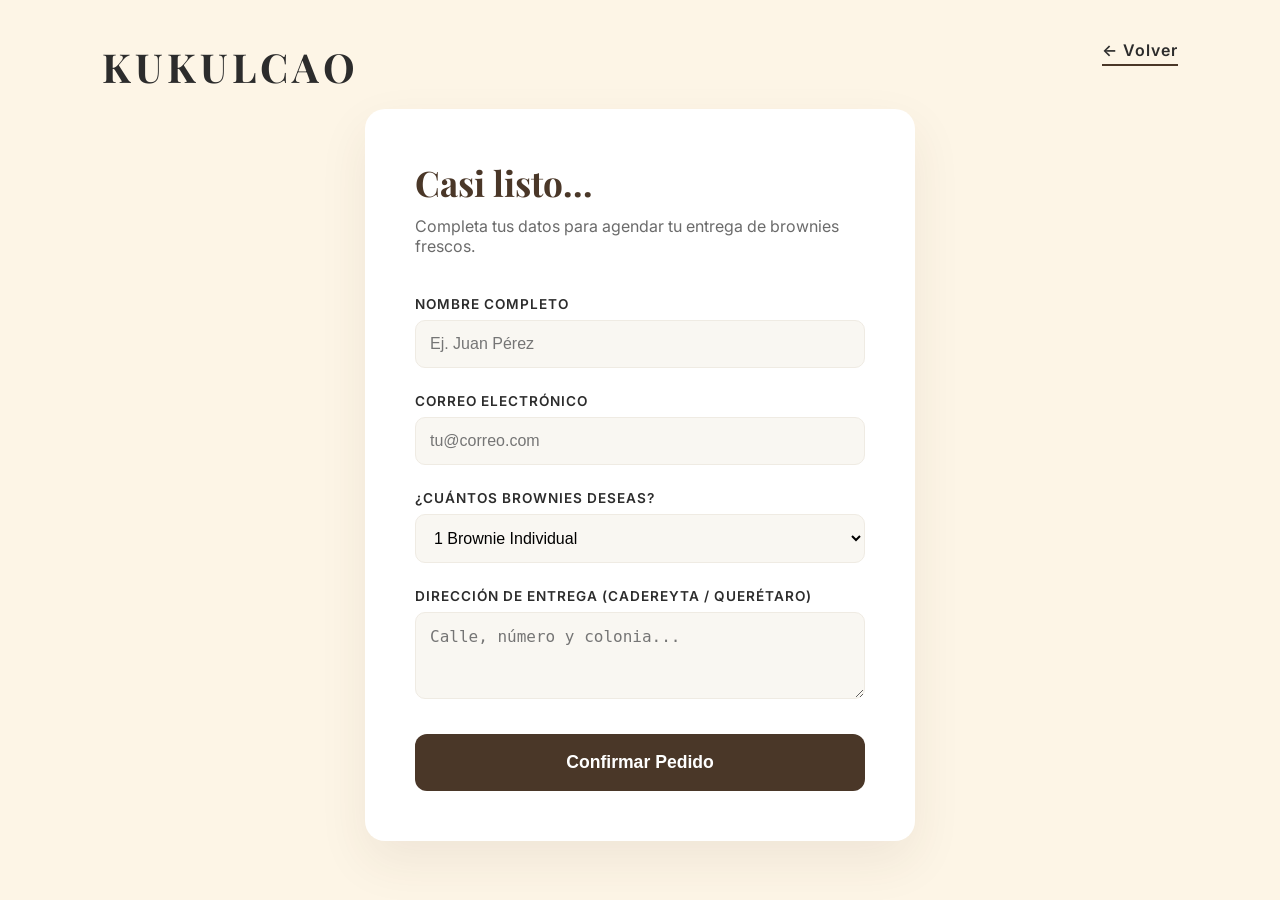
==== ordenar.html @ 05bd313a "Add files via upload" ====
<!DOCTYPE html>
<html lang="es">
<head>
    <meta charset="UTF-8">
    <meta name="viewport" content="width=device-width, initial-scale=1.0">
    <title>Finalizar Pedido | Kukulcao</title>
    <link rel="stylesheet" href="style.css">
    <link href="https://fonts.googleapis.com/css2?family=Inter:wght@300;400;600&family=Playfair+Display:wght@700&display=swap" rel="stylesheet">
</head>
<body class="order-page-bg">

    <nav class="minimal-nav">
        <div class="logo"><a href="index.html" style="text-decoration: none; color: inherit;">KUKULCAO</a></div>
        <div class="nav-cta">
            <a href="index.html">← Volver</a>
        </div>
    </nav>

    <main class="order-full-screen">
        <div class="order-card">
            <div class="order-header-main">
                <h2>Casi listo...</h2>
                <p>Completa tus datos para agendar tu entrega de brownies frescos.</p>
            </div>

            <form class="order-form-standalone" id="orderForm">
                
                <div class="input-field">
                    <label>Nombre Completo</label>
                    <input type="text" id="nombre" placeholder="Ej. Juan Pérez" required>
                </div>
                
                <div class="input-field">
                    <label>Correo Electrónico</label>
                    <input type="email" placeholder="tu@correo.com" required>
                </div>

                <div class="input-field">
                    <label>¿Cuántos brownies deseas?</label>
                    <select id="cantidad" required>
                        <option value="1 Brownie">1 Brownie Individual</option>
                        <option value="Caja de 6">Caja de 6 (Ideal para compartir)</option>
                        <option value="Caja de 12">Caja de 12 (Fiesta saludable)</option>
                    </select>
                </div>

                <div class="input-field">
                    <label>Dirección de entrega (Cadereyta / Querétaro)</label>
                    <textarea id="direccion" placeholder="Calle, número y colonia..." rows="3" required></textarea>
                </div>

                <button type="submit" class="btn-confirm">Confirmar Pedido</button>
            </form>
        </div>
    </main>

    <script src="script.js"></script>
</body>
</html>
---- style.css ----
/* --- ESTILOS PREVIOS MANTENIDOS --- */
:root {
    --bg-color: #F9F7F2;
    --accent-color: #4A3728;
    --text-main: #2C2C2C;
    --text-light: #6B6B6B;
}

* { margin: 0; padding: 0; box-sizing: border-box; }
body { font-family: 'Inter', sans-serif; background-color: var(--bg-color); color: var(--text-main); overflow-x: hidden; }

/* (Navbar, Hero, Philosophy estilos aquí...) */
.minimal-nav { display: flex; justify-content: space-between; padding: 40px 8%; position: absolute; width: 100%; z-index: 10; }
.logo { font-family: 'Playfair Display', serif; font-weight: 700; letter-spacing: 4px; font-size: 1.3rem; }
.nav-cta a { text-decoration: none; color: var(--text-main); font-size: 0.85rem; border-bottom: 1px solid var(--text-main); padding-bottom: 4px; }
.hero-minimal { height: 100vh; display: flex; align-items: center; padding: 0 10%; gap: 5%; }
.hero-text { flex: 1.2; }
.hero-text h1 { font-family: 'Playfair Display', serif; font-size: clamp(3.5rem, 7vw, 5.5rem); line-height: 1; margin-bottom: 25px; }
.hero-text em { font-style: italic; color: var(--accent-color); }
.product-display { flex: 1; position: relative; display: flex; justify-content: center; align-items: center; }
.circle-bg { position: absolute; width: 450px; height: 450px; background: #EFEBE3; border-radius: 50%; z-index: 1; }
.hero-img { width: 110%; position: relative; z-index: 2; filter: drop-shadow(0 40px 60px rgba(0,0,0,0.12)); animation: float 6s ease-in-out infinite; }
@keyframes float { 0%, 100% { transform: translateY(0); } 50% { transform: translateY(-20px); } }
.philosophy { padding: 160px 10%; text-align: center; background-color: #fff; }
.philo-content h2 { font-family: 'Playfair Display', serif; font-size: 2.8rem; margin: 25px 0; }
.tag { text-transform: uppercase; font-size: 0.75rem; letter-spacing: 3px; color: #A68B77; }
.minimal-footer { padding: 60px; text-align: center; font-size: 0.8rem; color: #999; }
.fade-in { animation: fadeIn 1.2s ease-out forwards; }
.fade-in-delay { animation: fadeIn 1.8s ease-out forwards; opacity: 0; }
@keyframes fadeIn { from { opacity: 0; transform: translateY(30px); } to { opacity: 1; transform: translateY(0); } }


/* --- NUEVOS ESTILOS: VISOR DE PRODUCTO --- */
.product-viewer {
    padding: 100px 10%;
    background-color: #fff; /* Contraste con el fondo crema */
    display: flex;
    flex-direction: column;
    align-items: center;
    gap: 50px;
}

/* 1. Ventana Central (Tamaño Medio) */
.main-window {
    width: 100%;
    max-width: 600px; /* Controla el tamaño medio */
    height: 400px; /* Altura fija para el visor */
    display: flex;
    justify-content: center;
    align-items: center;
    background-color: var(--bg-color); /* Fondo crema suave dentro del visor */
    border-radius: 12px;
    overflow: hidden;
    box-shadow: 0 20px 40px rgba(0,0,0,0.03); /* Sombra muy sutil */
}

.main-window img {
    max-width: 90%;
    max-height: 90%;
    object-fit: contain; /* Asegura que el brownie no se deforme */
    transition: opacity 0.3s ease; /* Transición suave al cambiar */
}

/* 2. Carrusel de Miniaturas */
.thumbnail-carousel {
    display: flex;
    gap: 15px;
    padding: 10px;
    max-width: 800px;
    overflow-x: auto; /* Scroll horizontal si hay muchas imágenes */
    scrollbar-width: thin; /* Scrollbar sutil en Firefox */
}

/* Estilo de la barra de scroll (Chrome/Safari) */
.thumbnail-carousel::-webkit-scrollbar { height: 4px; }
.thumbnail-carousel::-webkit-scrollbar-thumb { background-color: #e0e0e0; border-radius: 4px; }

.thumb {
    width: 80px;
    height: 80px;
    object-fit: cover;
    border-radius: 8px;
    cursor: pointer;
    border: 2px solid transparent; /* Espacio para el borde activo */
    transition: all 0.3s ease;
    opacity: 0.6; /* Semi-transparentes por defecto */
}

.thumb:hover {
    opacity: 1;
    transform: translateY(-3px);
}

/* Estilo para la miniatura activa */
.thumb.active {
    border-color: var(--accent-color);
    opacity: 1;
    box-shadow: 0 5px 15px rgba(0,0,0,0.1);
}
/* --- ESTILOS ÁREA DE DESCRIPCIÓN --- */
.product-description-area {
    padding: 120px 10%;
    background-color: #fff; /* Fondo blanco para separar visualmente */
    display: flex;
    justify-content: center;
}

.description-content {
    max-width: 1000px;
    width: 100%;
}

.desc-header {
    margin-bottom: 50px;
    text-align: left;
}

.desc-header h2 {
    font-family: 'Playfair Display', serif;
    font-size: 3rem;
    margin-top: 10px;
    font-weight: 400;
    color: var(--text-main);
}

.desc-body {
    display: grid;
    grid-template-columns: 1.2fr 0.8fr; /* Texto largo a la izquierda, lista a la derecha */
    gap: 60px;
    align-items: start;
}

.text-main p {
    font-size: 1.2rem;
    line-height: 1.8;
    color: var(--text-light);
}

.ingredients-list h3 {
    font-size: 0.9rem;
    text-transform: uppercase;
    letter-spacing: 2px;
    margin-bottom: 20px;
    color: var(--accent-color);
}

.ingredients-list ul {
    list-style: none;
}

.ingredients-list li {
    margin-bottom: 15px;
    font-size: 1rem;
    color: var(--text-main);
    padding-left: 20px;
    position: relative;
}

/* Puntito decorativo al lado de la lista */
.ingredients-list li::before {
    content: "•";
    position: absolute;
    left: 0;
    color: var(--accent-color);
    font-weight: bold;
}

/* Responsivo para celulares */
@media (max-width: 768px) {
    .desc-body {
        grid-template-columns: 1fr;
        gap: 40px;
    }
    .desc-header h2 {
        font-size: 2.2rem;
    }
}
.logo {
    font-family: 'Playfair Display', serif;
    font-weight: 700;
    letter-spacing: 4px;
    /* Lo subimos de 1.3rem a 2.5rem para que sea un poco más pequeño que el H1 (3.5rem+) */
    font-size: 2.5rem; 
    color: var(--text-main);
    transition: 0.3s;
}

/* Para que el botón de "Ordenar" no se vea gigante al lado del logo */
.nav-cta a {
    text-decoration: none;
    color: var(--text-main);
    font-size: 1rem; /* Un poco más legible */
    border-bottom: 2px solid var(--accent-color);
    padding-bottom: 4px;
    letter-spacing: 1px;
    font-weight: 600;
}
.order-section {
    padding: 100px 10%;
    background-color: var(--bg-color);
}

.order-container {
    max-width: 800px;
    margin: 0 auto;
    text-align: center;
}

.order-header h2 {
    font-family: 'Playfair Display', serif;
    font-size: 2.8rem;
    margin: 20px 0;
}

.order-form {
    margin-top: 40px;
    display: flex;
    flex-direction: column;
    gap: 20px;
}

.input-group {
    display: grid;
    grid-template-columns: 1fr 1fr;
    gap: 20px;
}

.order-form input, .order-form textarea {
    padding: 15px;
    border: 1px solid #EFEBE3;
    border-radius: 8px;
    background: #fff;
    font-size: 1rem;
    outline: none;
}

.order-form input:focus, .order-form textarea:focus {
    border-color: var(--accent-color);
}

.btn-submit {
    background-color: var(--accent-color);
    color: white;
    padding: 18px;
    border: none;
    border-radius: 50px;
    font-weight: 600;
    cursor: pointer;
    transition: 0.3s;
    font-size: 1rem;
}

.btn-submit:hover {
    transform: translateY(-3px);
    box-shadow: 0 10px 20px rgba(0,0,0,0.1);
}

/* --- ESTILOS PÁGINA DE ORDEN (NUEVA) --- */
.order-page-bg {
    background-color: #FDF5E6; /* Fondo crema para toda la página */
}

.order-full-screen {
    min-height: 100vh;
    display: flex;
    justify-content: center;
    align-items: center;
    padding: 100px 20px 50px 20px;
}

.order-card {
    background: #fff;
    padding: 50px;
    border-radius: 20px;
    max-width: 550px;
    width: 100%;
    box-shadow: 0 20px 50px rgba(74, 55, 40, 0.08); /* Sombra suave color café */
}

.order-header-main h2 {
    font-family: 'Playfair Display', serif;
    font-size: 2.2rem;
    margin-bottom: 10px;
    color: var(--accent-color);
}

.order-header-main p {
    color: var(--text-light);
    margin-bottom: 40px;
}

.order-form-standalone {
    display: flex;
    flex-direction: column;
    gap: 25px;
}

.input-field {
    display: flex;
    flex-direction: column;
    gap: 8px;
}

.input-field label {
    font-size: 0.85rem;
    font-weight: 600;
    color: var(--text-main);
    text-transform: uppercase;
    letter-spacing: 1px;
}

.input-field input, .input-field select, .input-field textarea {
    padding: 14px;
    border: 1px solid #EFEBE3;
    border-radius: 10px;
    background: #F9F7F2;
    font-size: 1rem;
    outline: none;
    transition: 0.3s;
}

.input-field input:focus {
    border-color: var(--accent-color);
    background: #fff;
}

.btn-confirm {
    background-color: var(--accent-color); /* El guinda de Kukulcao */
    color: white;
    padding: 18px;
    border: none;
    border-radius: 12px;
    font-weight: 600;
    font-size: 1.1rem;
    cursor: pointer;
    transition: 0.3s;
    margin-top: 10px;
}

.btn-confirm:hover {
    background-color: #2D1B0E;
    transform: translateY(-2px);
}
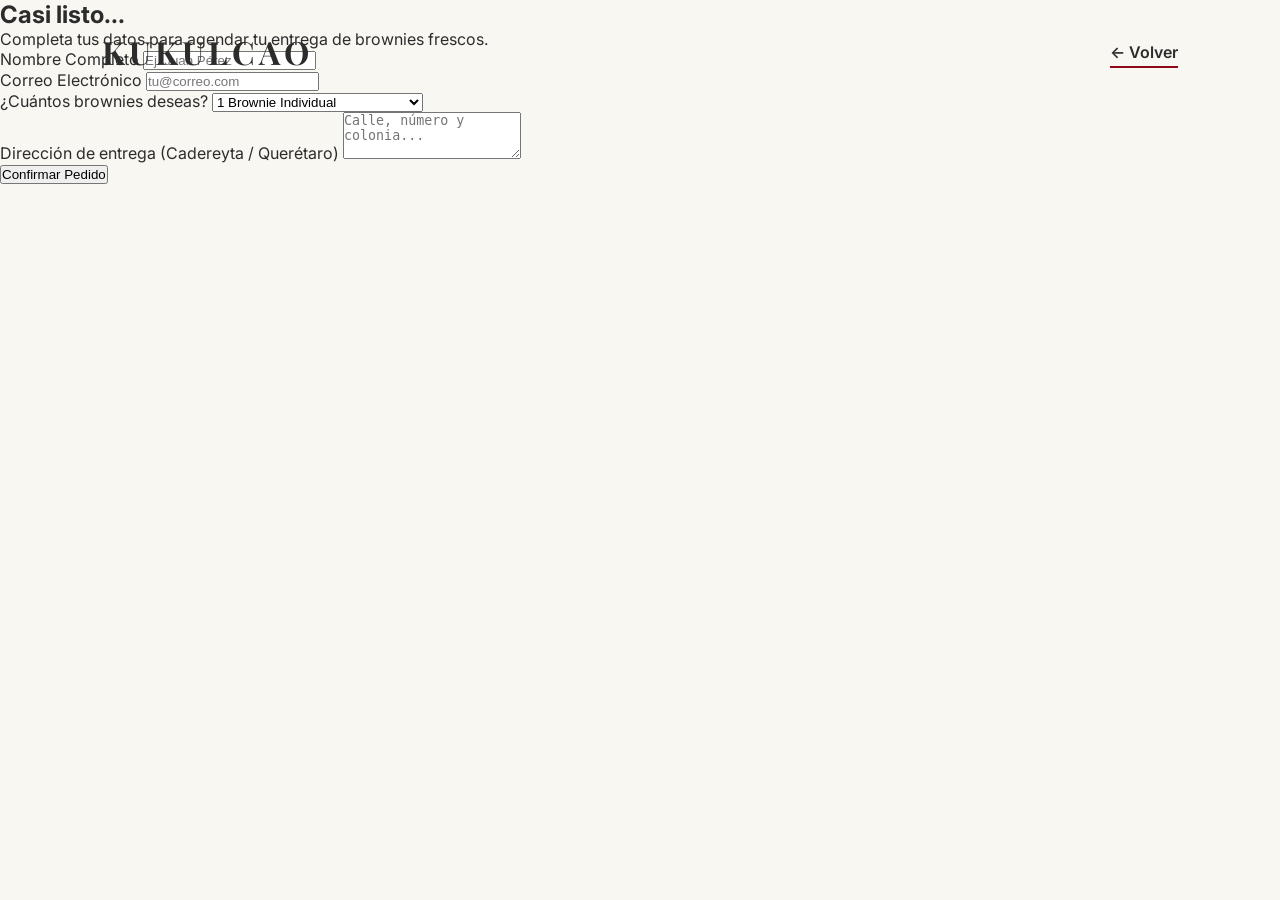
==== commit 2cdbfd6d: "Fix HTML structure and formatting issues" ====
--- a/ordenar.html
+++ b/ordenar.html
@@ -56,4 +56,9 @@
 
     <script src="script.js"></script>
 </body>
-</html>+</html>
+    </main>
+
+    <script src="script.js"></script>
+</body>
+</html>
--- a/style.css
+++ b/style.css
@@ -1,343 +1,202 @@
-/* --- ESTILOS PREVIOS MANTENIDOS --- */
+/* ==========================================================
+   1. VARIABLES Y BASES
+========================================================== */
 :root {
     --bg-color: #F9F7F2;
-    --accent-color: #4A3728;
+    --accent-color: #8b0a1a;
     --text-main: #2C2C2C;
     --text-light: #6B6B6B;
+    --gold-brown: #8B5E3C;
 }
 
 * { margin: 0; padding: 0; box-sizing: border-box; }
-body { font-family: 'Inter', sans-serif; background-color: var(--bg-color); color: var(--text-main); overflow-x: hidden; }
-
-/* (Navbar, Hero, Philosophy estilos aquí...) */
-.minimal-nav { display: flex; justify-content: space-between; padding: 40px 8%; position: absolute; width: 100%; z-index: 10; }
-.logo { font-family: 'Playfair Display', serif; font-weight: 700; letter-spacing: 4px; font-size: 1.3rem; }
-.nav-cta a { text-decoration: none; color: var(--text-main); font-size: 0.85rem; border-bottom: 1px solid var(--text-main); padding-bottom: 4px; }
-.hero-minimal { height: 100vh; display: flex; align-items: center; padding: 0 10%; gap: 5%; }
-.hero-text { flex: 1.2; }
-.hero-text h1 { font-family: 'Playfair Display', serif; font-size: clamp(3.5rem, 7vw, 5.5rem); line-height: 1; margin-bottom: 25px; }
-.hero-text em { font-style: italic; color: var(--accent-color); }
-.product-display { flex: 1; position: relative; display: flex; justify-content: center; align-items: center; }
-.circle-bg { position: absolute; width: 450px; height: 450px; background: #EFEBE3; border-radius: 50%; z-index: 1; }
-.hero-img { width: 110%; position: relative; z-index: 2; filter: drop-shadow(0 40px 60px rgba(0,0,0,0.12)); animation: float 6s ease-in-out infinite; }
-@keyframes float { 0%, 100% { transform: translateY(0); } 50% { transform: translateY(-20px); } }
-.philosophy { padding: 160px 10%; text-align: center; background-color: #fff; }
-.philo-content h2 { font-family: 'Playfair Display', serif; font-size: 2.8rem; margin: 25px 0; }
-.tag { text-transform: uppercase; font-size: 0.75rem; letter-spacing: 3px; color: #A68B77; }
-.minimal-footer { padding: 60px; text-align: center; font-size: 0.8rem; color: #999; }
-.fade-in { animation: fadeIn 1.2s ease-out forwards; }
-.fade-in-delay { animation: fadeIn 1.8s ease-out forwards; opacity: 0; }
-@keyframes fadeIn { from { opacity: 0; transform: translateY(30px); } to { opacity: 1; transform: translateY(0); } }
-
-
-/* --- NUEVOS ESTILOS: VISOR DE PRODUCTO --- */
-.product-viewer {
-    padding: 100px 10%;
-    background-color: #fff; /* Contraste con el fondo crema */
-    display: flex;
-    flex-direction: column;
+body { 
+    font-family: 'Inter', sans-serif; 
+    background-color: var(--bg-color); 
+    color: var(--text-main); 
+    overflow-x: hidden; 
+}
+
+/* ==========================================================
+   2. NAVEGACIÓN
+========================================================== */
+.minimal-nav { 
+    display: flex; 
+    justify-content: space-between; 
     align-items: center;
-    gap: 50px;
-}
-
-/* 1. Ventana Central (Tamaño Medio) */
-.main-window {
-    width: 100%;
-    max-width: 600px; /* Controla el tamaño medio */
-    height: 400px; /* Altura fija para el visor */
-    display: flex;
-    justify-content: center;
-    align-items: center;
-    background-color: var(--bg-color); /* Fondo crema suave dentro del visor */
-    border-radius: 12px;
-    overflow: hidden;
-    box-shadow: 0 20px 40px rgba(0,0,0,0.03); /* Sombra muy sutil */
-}
-
-.main-window img {
-    max-width: 90%;
-    max-height: 90%;
-    object-fit: contain; /* Asegura que el brownie no se deforme */
-    transition: opacity 0.3s ease; /* Transición suave al cambiar */
-}
-
-/* 2. Carrusel de Miniaturas */
-.thumbnail-carousel {
-    display: flex;
-    gap: 15px;
-    padding: 10px;
-    max-width: 800px;
-    overflow-x: auto; /* Scroll horizontal si hay muchas imágenes */
-    scrollbar-width: thin; /* Scrollbar sutil en Firefox */
-}
-
-/* Estilo de la barra de scroll (Chrome/Safari) */
-.thumbnail-carousel::-webkit-scrollbar { height: 4px; }
-.thumbnail-carousel::-webkit-scrollbar-thumb { background-color: #e0e0e0; border-radius: 4px; }
-
-.thumb {
-    width: 80px;
-    height: 80px;
-    object-fit: cover;
-    border-radius: 8px;
-    cursor: pointer;
-    border: 2px solid transparent; /* Espacio para el borde activo */
-    transition: all 0.3s ease;
-    opacity: 0.6; /* Semi-transparentes por defecto */
-}
-
-.thumb:hover {
-    opacity: 1;
-    transform: translateY(-3px);
-}
-
-/* Estilo para la miniatura activa */
-.thumb.active {
-    border-color: var(--accent-color);
-    opacity: 1;
-    box-shadow: 0 5px 15px rgba(0,0,0,0.1);
-}
-/* --- ESTILOS ÁREA DE DESCRIPCIÓN --- */
-.product-description-area {
-    padding: 120px 10%;
-    background-color: #fff; /* Fondo blanco para separar visualmente */
-    display: flex;
-    justify-content: center;
-}
-
-.description-content {
-    max-width: 1000px;
-    width: 100%;
-}
-
-.desc-header {
-    margin-bottom: 50px;
-    text-align: left;
-}
-
-.desc-header h2 {
-    font-family: 'Playfair Display', serif;
-    font-size: 3rem;
-    margin-top: 10px;
-    font-weight: 400;
+    padding: 30px 8%; 
+    position: absolute; 
+    width: 100%; 
+    z-index: 100; 
+}
+
+.logo { 
+    font-family: 'Playfair Display', serif; 
+    font-weight: 700; 
+    letter-spacing: 4px; 
+    font-size: 2rem; 
     color: var(--text-main);
 }
 
-.desc-body {
-    display: grid;
-    grid-template-columns: 1.2fr 0.8fr; /* Texto largo a la izquierda, lista a la derecha */
-    gap: 60px;
-    align-items: start;
-}
-
-.text-main p {
-    font-size: 1.2rem;
-    line-height: 1.8;
-    color: var(--text-light);
-}
-
-.ingredients-list h3 {
-    font-size: 0.9rem;
-    text-transform: uppercase;
-    letter-spacing: 2px;
-    margin-bottom: 20px;
-    color: var(--accent-color);
-}
-
-.ingredients-list ul {
-    list-style: none;
-}
-
-.ingredients-list li {
-    margin-bottom: 15px;
-    font-size: 1rem;
-    color: var(--text-main);
-    padding-left: 20px;
-    position: relative;
-}
-
-/* Puntito decorativo al lado de la lista */
-.ingredients-list li::before {
-    content: "•";
-    position: absolute;
-    left: 0;
-    color: var(--accent-color);
-    font-weight: bold;
-}
-
-/* Responsivo para celulares */
-@media (max-width: 768px) {
-    .desc-body {
-        grid-template-columns: 1fr;
-        gap: 40px;
-    }
-    .desc-header h2 {
-        font-size: 2.2rem;
-    }
-}
-.logo {
-    font-family: 'Playfair Display', serif;
-    font-weight: 700;
-    letter-spacing: 4px;
-    /* Lo subimos de 1.3rem a 2.5rem para que sea un poco más pequeño que el H1 (3.5rem+) */
-    font-size: 2.5rem; 
-    color: var(--text-main);
-    transition: 0.3s;
-}
-
-/* Para que el botón de "Ordenar" no se vea gigante al lado del logo */
-.nav-cta a {
-    text-decoration: none;
-    color: var(--text-main);
-    font-size: 1rem; /* Un poco más legible */
-    border-bottom: 2px solid var(--accent-color);
-    padding-bottom: 4px;
-    letter-spacing: 1px;
+.nav-cta a { 
+    text-decoration: none; 
+    color: var(--text-main); 
+    border-bottom: 2px solid var(--accent-color); 
+    padding-bottom: 4px; 
     font-weight: 600;
 }
-.order-section {
-    padding: 100px 10%;
-    background-color: var(--bg-color);
-}
-
-.order-container {
-    max-width: 800px;
-    margin: 0 auto;
-    text-align: center;
-}
-
-.order-header h2 {
-    font-family: 'Playfair Display', serif;
-    font-size: 2.8rem;
-    margin: 20px 0;
-}
-
-.order-form {
-    margin-top: 40px;
-    display: flex;
-    flex-direction: column;
-    gap: 20px;
-}
-
-.input-group {
-    display: grid;
-    grid-template-columns: 1fr 1fr;
-    gap: 20px;
-}
-
-.order-form input, .order-form textarea {
-    padding: 15px;
-    border: 1px solid #EFEBE3;
-    border-radius: 8px;
-    background: #fff;
-    font-size: 1rem;
-    outline: none;
-}
-
-.order-form input:focus, .order-form textarea:focus {
-    border-color: var(--accent-color);
-}
-
-.btn-submit {
-    background-color: var(--accent-color);
-    color: white;
-    padding: 18px;
-    border: none;
-    border-radius: 50px;
-    font-weight: 600;
-    cursor: pointer;
-    transition: 0.3s;
-    font-size: 1rem;
-}
-
-.btn-submit:hover {
-    transform: translateY(-3px);
-    box-shadow: 0 10px 20px rgba(0,0,0,0.1);
-}
-
-/* --- ESTILOS PÁGINA DE ORDEN (NUEVA) --- */
-.order-page-bg {
-    background-color: #FDF5E6; /* Fondo crema para toda la página */
-}
-
-.order-full-screen {
+
+/* ==========================================================
+   3. HERO (ESTILOS BASE / PC)
+========================================================== */
+.hero-minimal {
     min-height: 100vh;
     display: flex;
-    justify-content: center;
     align-items: center;
-    padding: 100px 20px 50px 20px;
-}
-
-.order-card {
-    background: #fff;
-    padding: 50px;
-    border-radius: 20px;
-    max-width: 550px;
-    width: 100%;
-    box-shadow: 0 20px 50px rgba(74, 55, 40, 0.08); /* Sombra suave color café */
-}
-
-.order-header-main h2 {
+    justify-content: space-between;
+    padding: 0 10%;
+    position: relative;
+    max-width: 1400px;
+    margin: 0 auto;
+    gap: 50px; /* Separación para que no choque el brownie con las letras */
+}
+
+.hero-text {
+    flex: 1.2;
+    z-index: 10;
+}
+
+.hero-text h1 {
     font-family: 'Playfair Display', serif;
-    font-size: 2.2rem;
-    margin-bottom: 10px;
-    color: var(--accent-color);
-}
-
-.order-header-main p {
+    font-size: clamp(2.5rem, 5vw, 4rem);
+    line-height: 1.1;
+    margin-bottom: 20px;
+}
+
+.hero-text p {
+    font-size: 1.1rem;
     color: var(--text-light);
-    margin-bottom: 40px;
-}
-
-.order-form-standalone {
+    line-height: 1.6;
+}
+
+.product-display {
+    flex: 0.8;
+    display: grid;
+    place-items: center;
+    position: relative;
+    height: 600px;
+}
+
+/* Aro decorativo artesanal */
+.decorative-ring-img {
+    grid-area: 1 / 1;
+    width: 600px;
+    height: auto;
+    z-index: 0;
+    opacity: 0.8;
+    pointer-events: none;
+}
+
+.circle-bg {
+    grid-area: 1 / 1;
+    width: 380px;
+    height: 380px;
+    background: #EFEBE3;
+    border-radius: 50%;
+    z-index: 1;
+}
+
+.hero-img {
+    grid-area: 1 / 1;
+    width: 280px;
+    z-index: 2;
+    filter: drop-shadow(0 40px 60px rgba(0,0,0,0.12));
+    animation: float 6s ease-in-out infinite;
+}
+
+@keyframes float {
+    0%, 100% { transform: translateY(0); }
+    50% { transform: translateY(-20px); }
+}
+
+/* ==========================================================
+   4. BENEFICIOS Y BOTONES
+========================================================== */
+.hero-benefits { 
     display: flex;
-    flex-direction: column;
-    gap: 25px;
-}
-
-.input-field {
-    display: flex;
-    flex-direction: column;
-    gap: 8px;
-}
-
-.input-field label {
-    font-size: 0.85rem;
-    font-weight: 600;
-    color: var(--text-main);
-    text-transform: uppercase;
-    letter-spacing: 1px;
-}
-
-.input-field input, .input-field select, .input-field textarea {
-    padding: 14px;
-    border: 1px solid #EFEBE3;
-    border-radius: 10px;
-    background: #F9F7F2;
-    font-size: 1rem;
-    outline: none;
+    gap: 20px; 
+    margin-top: 30px; 
+}
+.benefit-item { text-align: center; flex: 1; }
+.benefit-icon { width: 45px; height: 45px; object-fit: contain; margin-bottom: 10px; }
+.benefit-item h4 { font-size: 0.85rem; text-transform: uppercase; color: var(--gold-brown); letter-spacing: 1px; }
+.benefit-item p { font-size: 0.75rem; color: var(--text-light); }
+
+.btn-pedir-ahora { 
+    display: inline-block; 
+    margin-top: 40px; 
+    padding: 18px 50px; 
+    background: var(--gold-brown); 
+    color: white; 
+    text-decoration: none; 
+    border-radius: 50px; 
+    font-weight: 700; 
     transition: 0.3s;
 }
-
-.input-field input:focus {
-    border-color: var(--accent-color);
-    background: #fff;
-}
-
-.btn-confirm {
-    background-color: var(--accent-color); /* El guinda de Kukulcao */
-    color: white;
-    padding: 18px;
-    border: none;
-    border-radius: 12px;
-    font-weight: 600;
-    font-size: 1.1rem;
-    cursor: pointer;
-    transition: 0.3s;
-    margin-top: 10px;
-}
-
-.btn-confirm:hover {
-    background-color: #2D1B0E;
-    transform: translateY(-2px);
-}+.btn-pedir-ahora:hover { transform: translateY(-3px); box-shadow: 0 10px 20px rgba(139, 94, 60, 0.2); }
+
+/* ==========================================================
+   5. FILOSOFÍA Y VISOR (LIMPIOS)
+========================================================== */
+.philosophy {
+    padding: 100px 5%;
+    background-color: #FDF5E6;
+    text-align: center;
+}
+.philosophy h2 { font-family: 'Playfair Display', serif; font-size: clamp(2rem, 4vw, 2.8rem); margin-bottom: 20px; }
+
+.product-description-area { padding: 100px 10%; background-color: #fff; }
+.desc-body { display: grid; grid-template-columns: 1fr 1fr; gap: 60px; max-width: 1100px; margin: 0 auto; }
+
+.product-viewer { padding: 80px 10%; text-align: center; }
+.main-window { width: 100%; max-width: 700px; height: 450px; margin: 0 auto 30px; background-color: #fff; display: flex; justify-content: center; align-items: center; border-radius: 15px; box-shadow: 0 10px 30px rgba(0,0,0,0.05); }
+.main-window img { max-width: 85%; max-height: 85%; object-fit: contain; }
+
+.thumbnail-carousel { display: flex; justify-content: center; gap: 15px; }
+.thumb { width: 70px; height: 70px; cursor: pointer; border-radius: 10px; opacity: 0.5; transition: 0.3s; border: 2px solid transparent; }
+.thumb.active { opacity: 1; border-color: var(--accent-color); }
+
+.minimal-footer { padding: 40px; text-align: center; font-size: 0.9rem; color: var(--text-light); }
+
+/* ==========================================================
+   6. RESPONSIVE (SOLO CELULAR)
+========================================================== */
+@media (max-width: 768px) {
+    .hero-minimal { 
+        flex-direction: column; 
+        padding: 120px 5% 60px 5%; 
+        gap: 30px;
+        text-align: center;
+    }
+
+    .product-display { 
+        order: -1; /* Brownie arriba en móvil */
+        height: 320px; 
+        width: 100%;
+    }
+
+    .decorative-ring-img { width: 350px; }
+    .circle-bg { width: 250px; height: 250px; }
+    .hero-img { width: 170px; }
+
+    .hero-text h1 { font-size: 2.2rem; }
+    .hero-benefits { 
+        display: grid; 
+        grid-template-columns: repeat(3, 1fr); 
+        gap: 10px; 
+    }
+    .benefit-item h4 { font-size: 0.7rem; }
+    .benefit-item p { display: none; } /* Ocultamos descripción corta en móvil para no saturar */
+    
+    .desc-body { grid-template-columns: 1fr; }
+}
